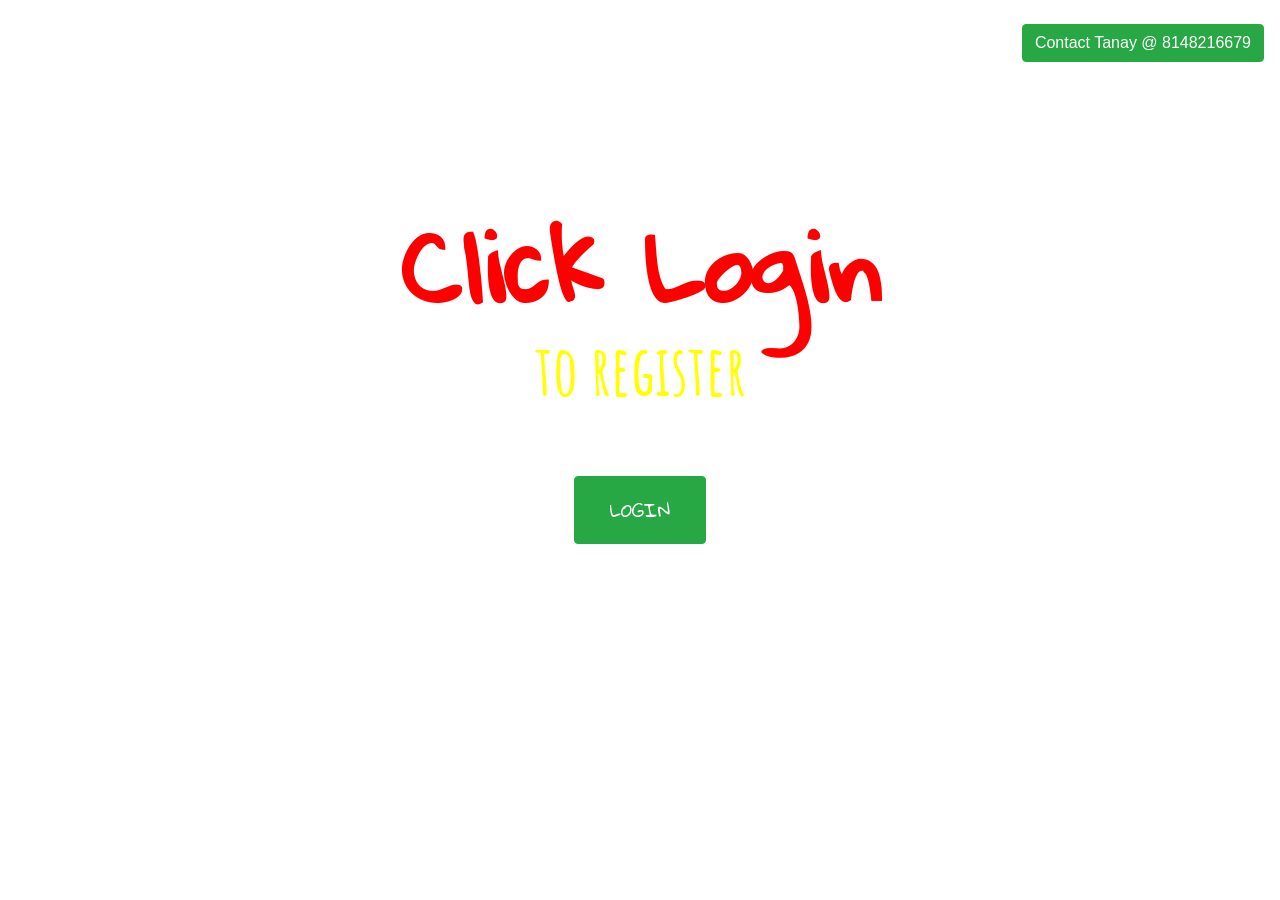
==== index.html @ d466cb6b "first 1" ====
<!DOCTYPE html>
<html>
<head>
<meta name="viewport" content="width=device-width, initial-scale=1, shrink-to-fit=no">
 <link rel="stylesheet"
  href="https://cdn.jsdelivr.net/npm/animate.css@3.5.2/animate.min.css">
<link rel="stylesheet" href="https://maxcdn.bootstrapcdn.com/bootstrap/4.0.0/css/bootstrap.min.css" integrity="sha384-Gn5384xqQ1aoWXA+058RXPxPg6fy4IWvTNh0E263XmFcJlSAwiGgFAW/dAiS6JXm" crossorigin="anonymous">
<link href="https://fonts.googleapis.com/css?family=Amatic+SC|Gloria+Hallelujah|Satisfy" rel="stylesheet">
<style>
body, html {
    height: 100%;
    margin: 0;
}
.bg {
    background-image: url(back.jpeg);

    height: 100%; 
    background-position: center;
    background-repeat: no-repeat;
    background-size: cover;
}

#toggle{
	border: 2px solid green;
}
#text{
	color: white;
	font-size: 1.5em;
	font-weight: bold;
	text-shadow: 0 18px 0 20px rbga(0,0,0,0.8),
				 0 12px 0 15px rbga(0,0,0,0.4),
				 0 0 10px 12px rbga(0,0,0,0.2),
				 0 0 5px 8px rbga(0,0,0,0.1);
}
#text:hover{
	font-size: 1.6em;
	text-decoration: underline;
	color: yellow;
}
h1{
	font-family: 'Gloria Hallelujah', cursive;
	font-weight: bolder;
	margin-top: 120px;
	font-size: 6em;
	color: red;
}
h2{
	font-size: 4.3em;
	font-weight: bold;
	color: yellow;
	font-family: 'Amatic SC', cursive;
}
#know{
	padding: 20px;
	font-size: 1.1em;
	width: 7.5em;
	font-family: 'Gloria Hallelujah', cursive;
}
#brand{
	color: white;
	font-size:2em;
	margin-right: 1.4em;
	font-weight: bolder;
	  }

</style>
</head>
<body>
<div class="bg">
	<div id="nav">
		<nav class="navbar navbar-expand-lg navbar-light ">
			<a class="navbar-brand">
				<span id="brand">TANAY</span>
			</a>
			<button class="navbar-toggler btn bg-info" id="toggle" type="button" data-toggle="collapse" data-target="#navbarSupportedContent" 
			aria-controls="navbarSupportedContent" aria-expanded="false" aria-label="Toggle navigation">
    			<span class="navbar-toggler-icon"></span>
  			</button>
  			<div class="collapse navbar-collapse" id="navbarSupportedContent">
   				 <ul class="navbar-nav mr-auto col-6">
   				 	<li class="nav-item active">
   				 		<a class="nav-link mr-4" href="#home"><span id="text">Home</span></a>
   				 	</li>
   				 	<li class="nav-item active">
   				 		<a class="nav-link mr-4" href="page2.html"><span id="text">Login</span></a>
   				 	</li>
   			</div>	
   			<form class="form-inline">
    <button class="btn btn-success my-2 my-sm-0" type="submit">Contact Tanay @ 8148216679</button>
  </form> 
		</nav>
		<div>
		</div>
	</div>
	<div id="center" class="container">
		<h1 class="col-12 text-lg-center ">Click Login</h1>
		<h2 class="col-12 text-lg-center ">to register</h2>
		<div class="col-lg-12 text-center">
			<a class="nav-link" style="color: white" href="page2.html">
		<button id="know" type="button" class="my-5 animated bounce btn my-2 btn-success">LOGIN</button></a>
		</div>
	</div>
</div>
<script src="https://code.jquery.com/jquery-3.2.1.slim.min.js" integrity="sha384-KJ3o2DKtIkvYIK3UENzmM7KCkRr/rE9/Qpg6aAZGJwFDMVNA/GpGFF93hXpG5KkN" crossorigin="anonymous"></script>
<script src="https://cdnjs.cloudflare.com/ajax/libs/popper.js/1.12.9/umd/popper.min.js" integrity="sha384-ApNbgh9B+Y1QKtv3Rn7W3mgPxhU9K/ScQsAP7hUibX39j7fakFPskvXusvfa0b4Q" crossorigin="anonymous"></script>
<script src="https://maxcdn.bootstrapcdn.com/bootstrap/4.0.0/js/bootstrap.min.js" integrity="sha384-JZR6Spejh4U02d8jOt6vLEHfe/JQGiRRSQQxSfFWpi1MquVdAyjUar5+76PVCmYl" crossorigin="anonymous"></script>
</body>
</html>
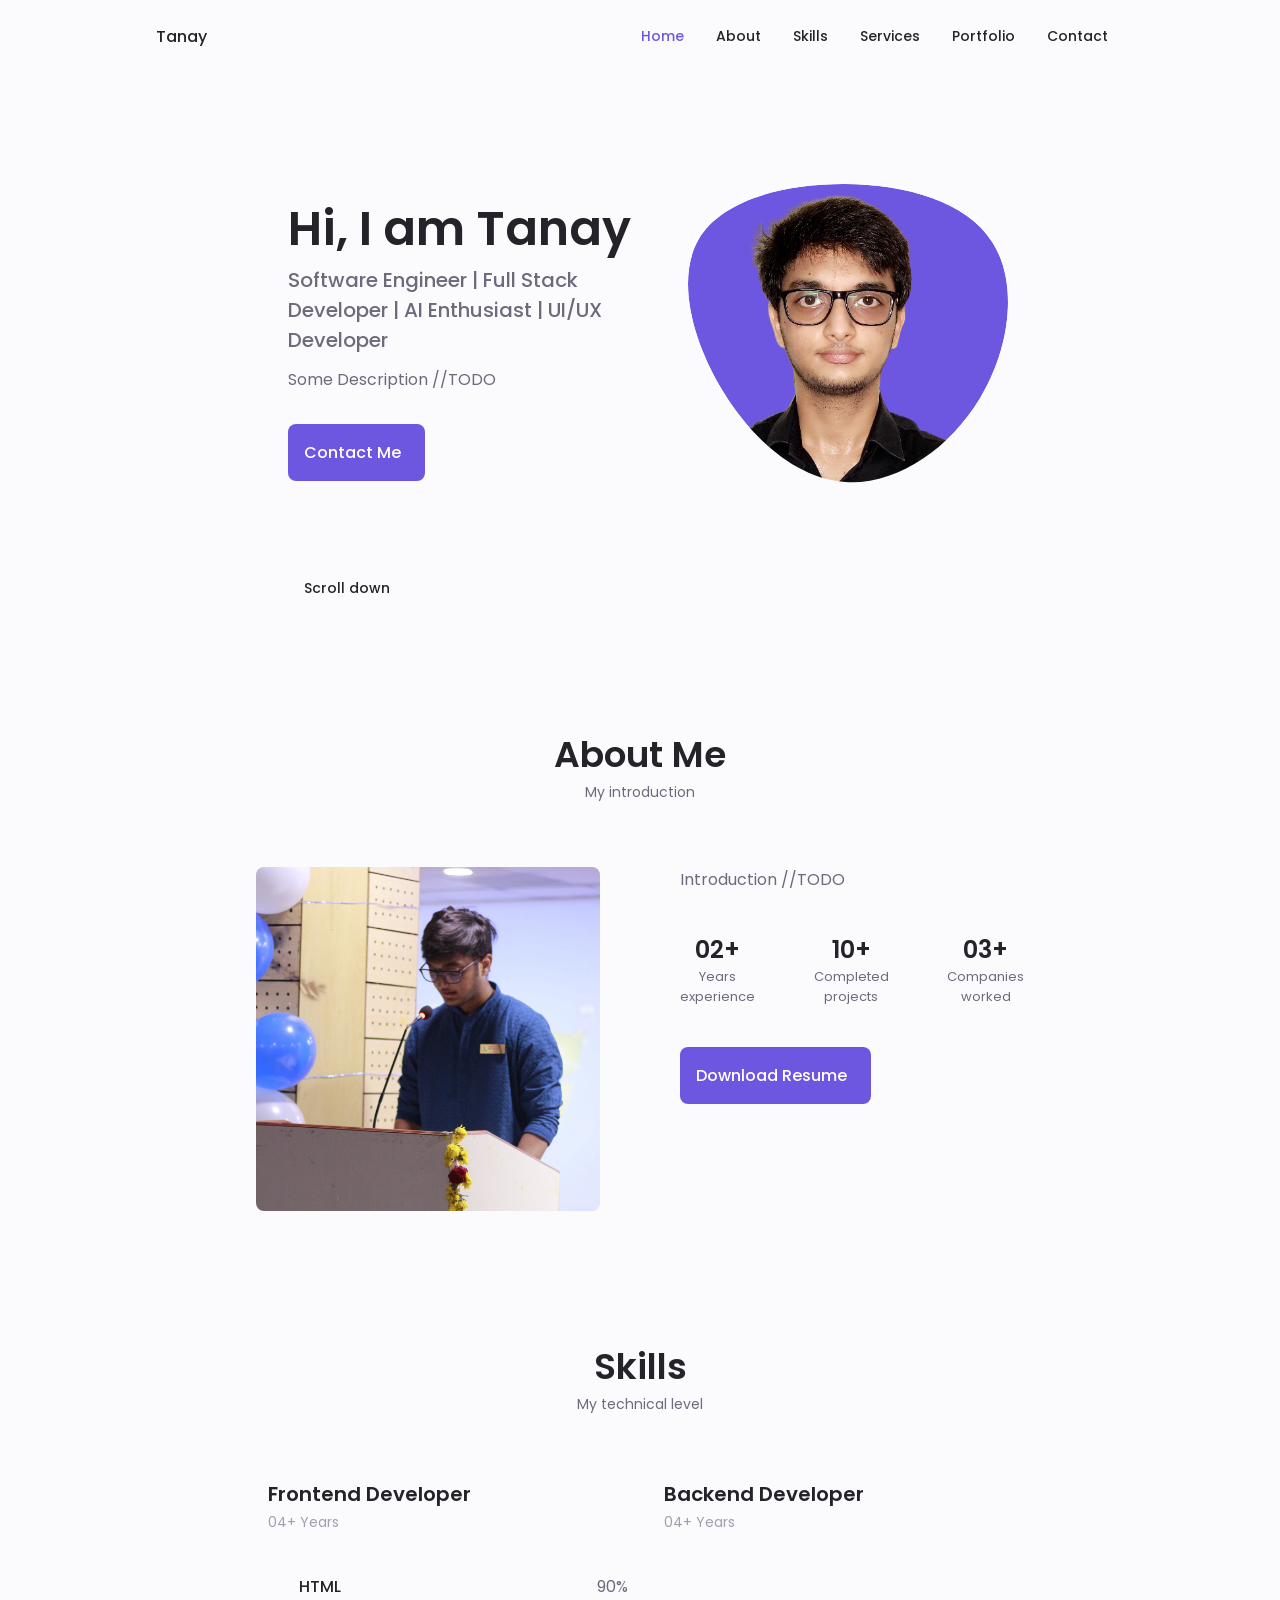
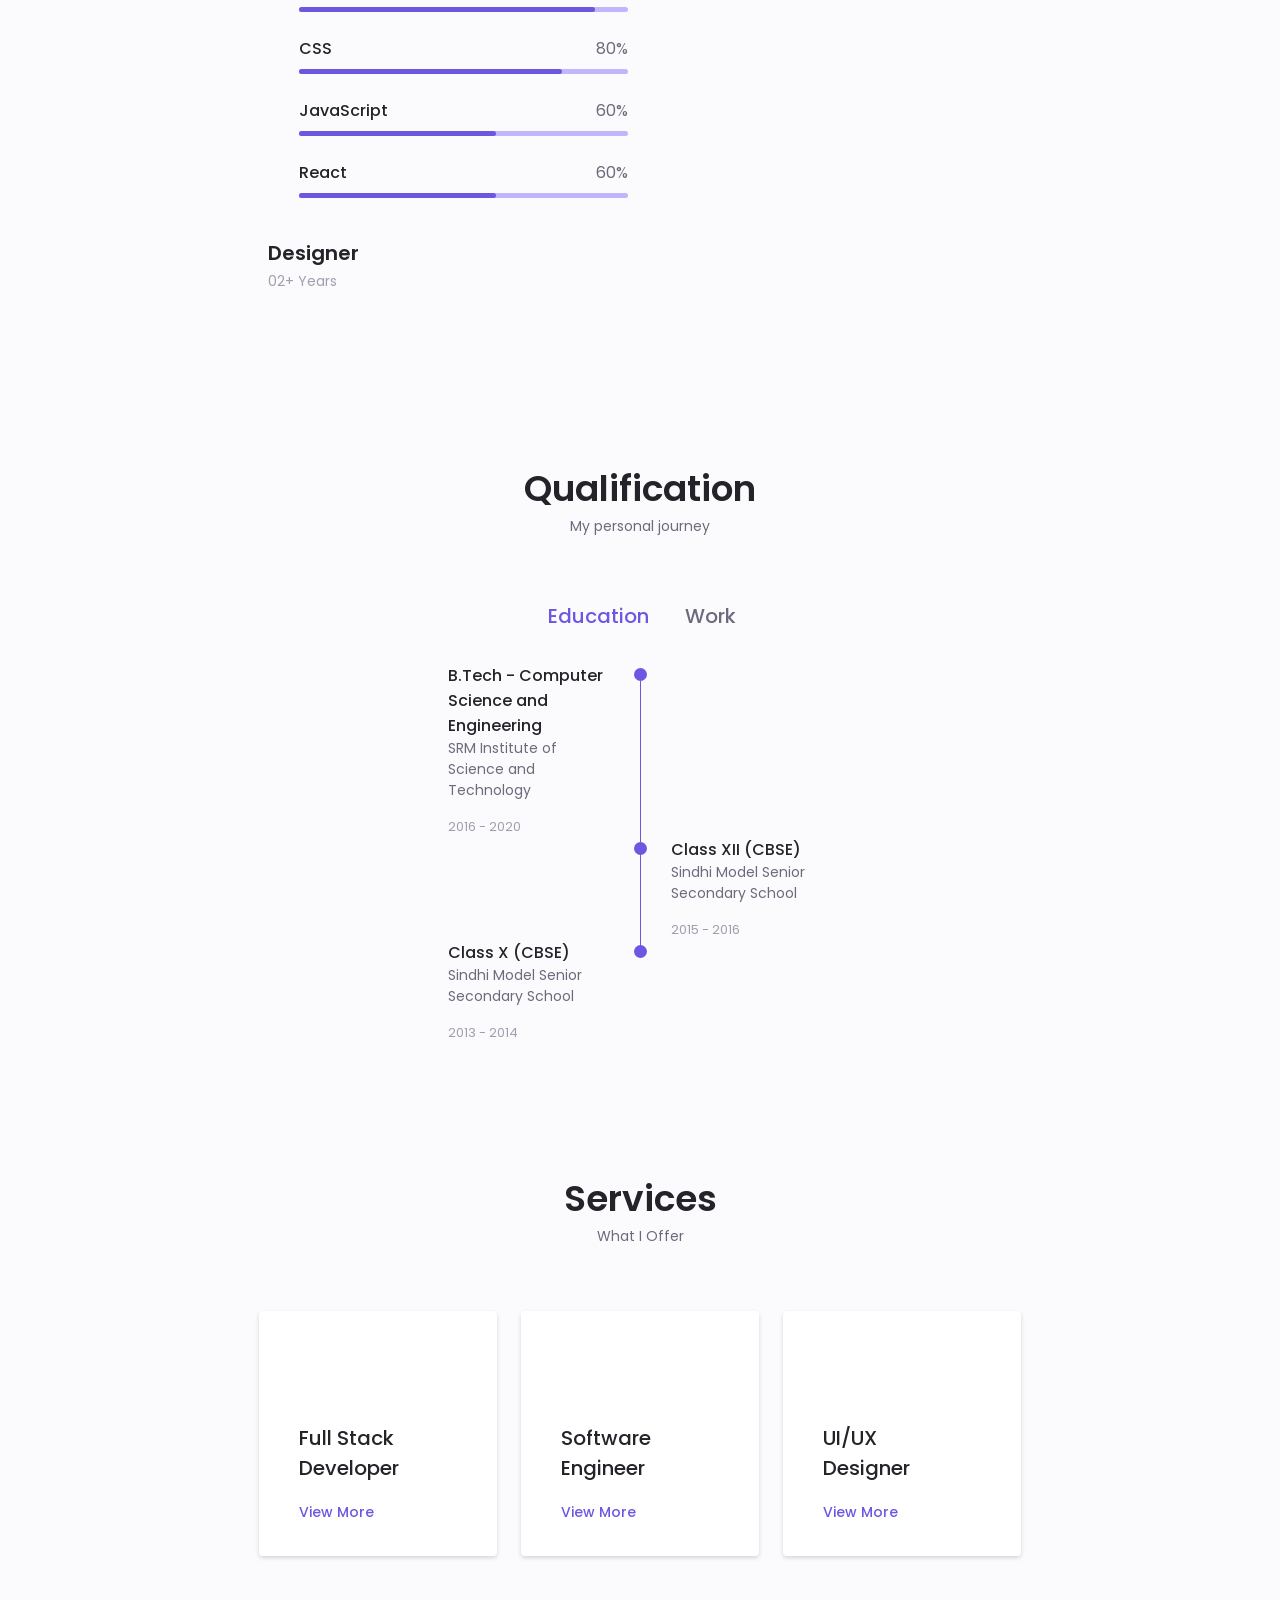
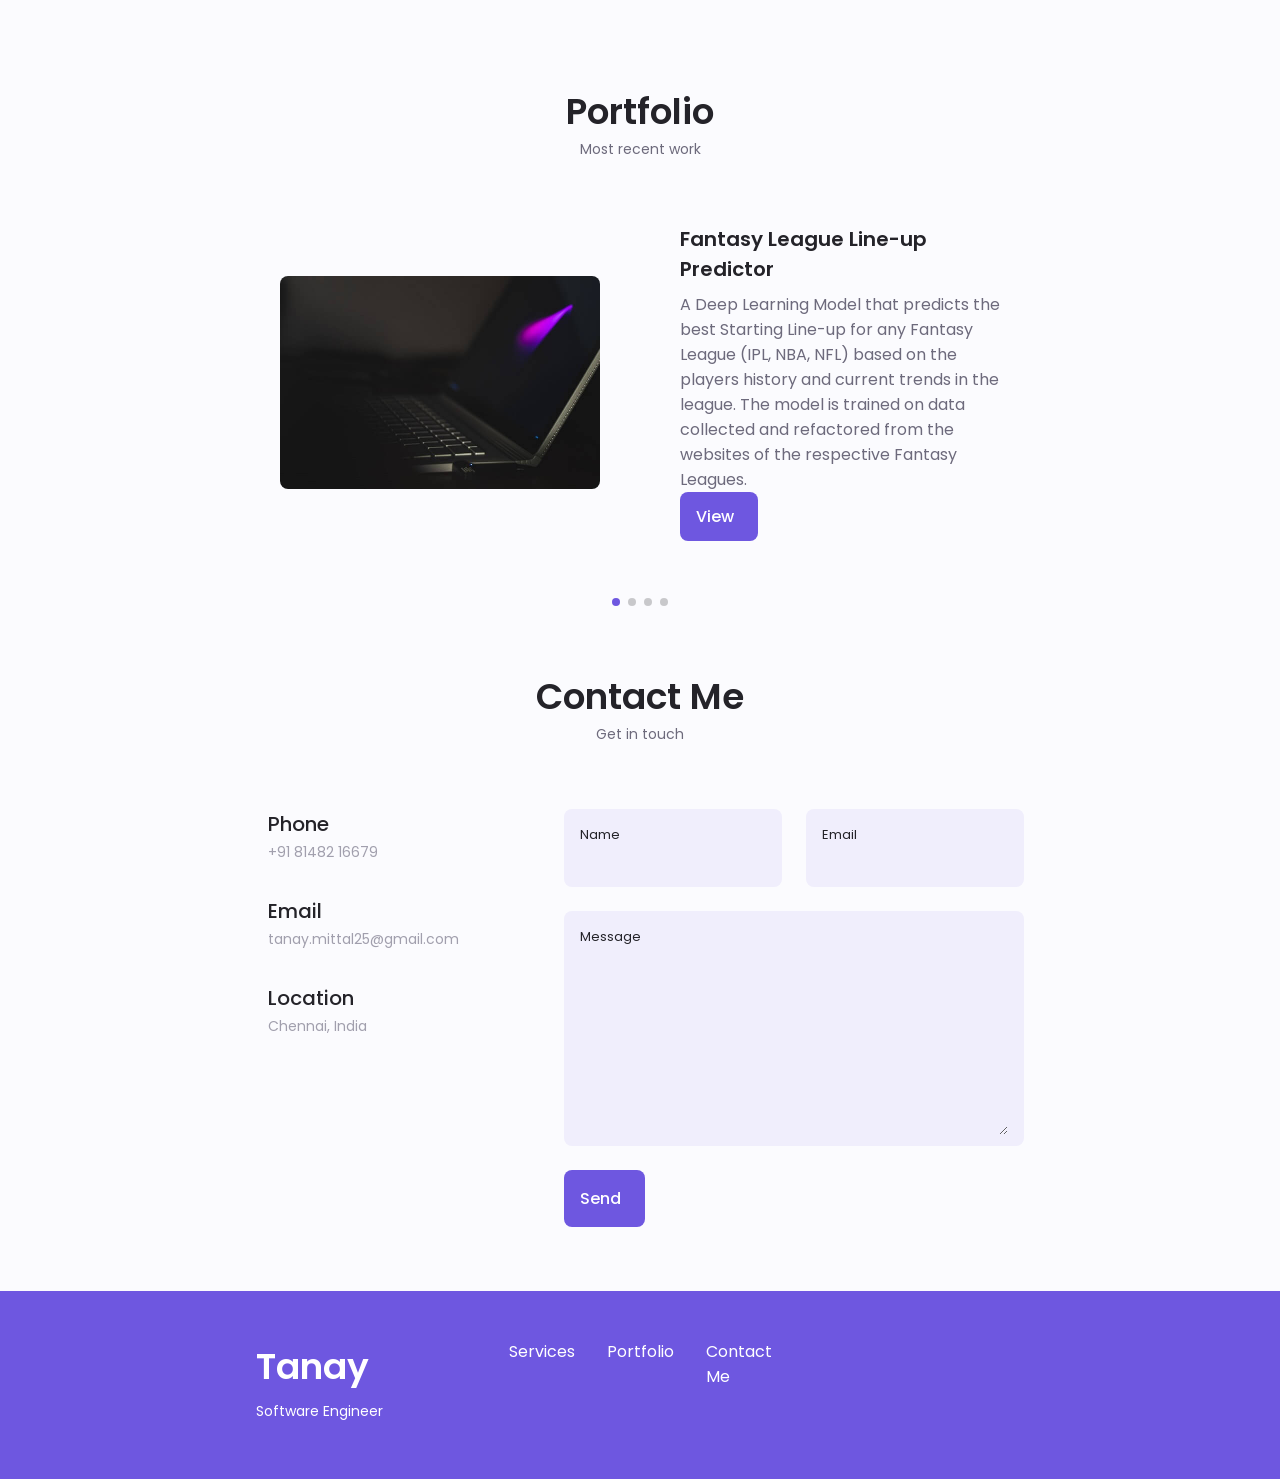
==== commit ad215de7: "Add files via upload" ====
--- a/index.html
+++ b/index.html
@@ -1,108 +1,785 @@
-<!DOCTYPE html>
-<html>
-<head>
-<meta name="viewport" content="width=device-width, initial-scale=1, shrink-to-fit=no">
- <link rel="stylesheet"
-  href="https://cdn.jsdelivr.net/npm/animate.css@3.5.2/animate.min.css">
-<link rel="stylesheet" href="https://maxcdn.bootstrapcdn.com/bootstrap/4.0.0/css/bootstrap.min.css" integrity="sha384-Gn5384xqQ1aoWXA+058RXPxPg6fy4IWvTNh0E263XmFcJlSAwiGgFAW/dAiS6JXm" crossorigin="anonymous">
-<link href="https://fonts.googleapis.com/css?family=Amatic+SC|Gloria+Hallelujah|Satisfy" rel="stylesheet">
-<style>
-body, html {
-    height: 100%;
-    margin: 0;
-}
-.bg {
-    background-image: url(back.jpeg);
-
-    height: 100%; 
-    background-position: center;
-    background-repeat: no-repeat;
-    background-size: cover;
-}
-
-#toggle{
-	border: 2px solid green;
-}
-#text{
-	color: white;
-	font-size: 1.5em;
-	font-weight: bold;
-	text-shadow: 0 18px 0 20px rbga(0,0,0,0.8),
-				 0 12px 0 15px rbga(0,0,0,0.4),
-				 0 0 10px 12px rbga(0,0,0,0.2),
-				 0 0 5px 8px rbga(0,0,0,0.1);
-}
-#text:hover{
-	font-size: 1.6em;
-	text-decoration: underline;
-	color: yellow;
-}
-h1{
-	font-family: 'Gloria Hallelujah', cursive;
-	font-weight: bolder;
-	margin-top: 120px;
-	font-size: 6em;
-	color: red;
-}
-h2{
-	font-size: 4.3em;
-	font-weight: bold;
-	color: yellow;
-	font-family: 'Amatic SC', cursive;
-}
-#know{
-	padding: 20px;
-	font-size: 1.1em;
-	width: 7.5em;
-	font-family: 'Gloria Hallelujah', cursive;
-}
-#brand{
-	color: white;
-	font-size:2em;
-	margin-right: 1.4em;
-	font-weight: bolder;
-	  }
-
-</style>
-</head>
-<body>
-<div class="bg">
-	<div id="nav">
-		<nav class="navbar navbar-expand-lg navbar-light ">
-			<a class="navbar-brand">
-				<span id="brand">TANAY</span>
-			</a>
-			<button class="navbar-toggler btn bg-info" id="toggle" type="button" data-toggle="collapse" data-target="#navbarSupportedContent" 
-			aria-controls="navbarSupportedContent" aria-expanded="false" aria-label="Toggle navigation">
-    			<span class="navbar-toggler-icon"></span>
-  			</button>
-  			<div class="collapse navbar-collapse" id="navbarSupportedContent">
-   				 <ul class="navbar-nav mr-auto col-6">
-   				 	<li class="nav-item active">
-   				 		<a class="nav-link mr-4" href="#home"><span id="text">Home</span></a>
-   				 	</li>
-   				 	<li class="nav-item active">
-   				 		<a class="nav-link mr-4" href="page2.html"><span id="text">Login</span></a>
-   				 	</li>
-   			</div>	
-   			<form class="form-inline">
-    <button class="btn btn-success my-2 my-sm-0" type="submit">Contact Tanay @ 8148216679</button>
-  </form> 
-		</nav>
-		<div>
-		</div>
-	</div>
-	<div id="center" class="container">
-		<h1 class="col-12 text-lg-center ">Click Login</h1>
-		<h2 class="col-12 text-lg-center ">to register</h2>
-		<div class="col-lg-12 text-center">
-			<a class="nav-link" style="color: white" href="page2.html">
-		<button id="know" type="button" class="my-5 animated bounce btn my-2 btn-success">LOGIN</button></a>
-		</div>
-	</div>
-</div>
-<script src="https://code.jquery.com/jquery-3.2.1.slim.min.js" integrity="sha384-KJ3o2DKtIkvYIK3UENzmM7KCkRr/rE9/Qpg6aAZGJwFDMVNA/GpGFF93hXpG5KkN" crossorigin="anonymous"></script>
-<script src="https://cdnjs.cloudflare.com/ajax/libs/popper.js/1.12.9/umd/popper.min.js" integrity="sha384-ApNbgh9B+Y1QKtv3Rn7W3mgPxhU9K/ScQsAP7hUibX39j7fakFPskvXusvfa0b4Q" crossorigin="anonymous"></script>
-<script src="https://maxcdn.bootstrapcdn.com/bootstrap/4.0.0/js/bootstrap.min.js" integrity="sha384-JZR6Spejh4U02d8jOt6vLEHfe/JQGiRRSQQxSfFWpi1MquVdAyjUar5+76PVCmYl" crossorigin="anonymous"></script>
-</body>
-</html>
+<!DOCTYPE html>
+<html lang="en">
+
+<head>
+    <meta charset="UTF-8">
+    <meta name="viewport" content="width=device-width, initial-scale=1.0">
+
+    <!--==================== UNICONS ====================-->
+    <link rel="stylesheet" href="https://unicons.iconscout.com/release/v4.0.0/css/line.css">
+
+    <!--==================== SWIPER CSS ====================-->
+    <link rel="stylesheet" href="assets/css/swiper-bundle.min.css">
+
+    <!--==================== CSS ====================-->
+    <link rel="stylesheet" href="assets/css/styles.css">
+
+    <title>Tanay Agarwal</title>
+</head>
+
+<body>
+    <!--==================== HEADER ====================-->
+    <header class="header" id="header">
+        <nav class="nav container">
+            <a href="#" class="nav__logo">Tanay</a>
+            <div class="nav__menu" id="nav-menu">
+                <ul class="nav__list grid">
+                    <li class="nav__item">
+                        <a href="#home" class="nav__link active-link">
+                            <i class="uil uil-estate nav__icon"></i> Home
+                        </a>
+                    </li>
+                    <li class="nav__item">
+                        <a href="#about" class="nav__link">
+                            <i class="uil uil-user nav__icon"></i> About
+                        </a>
+                    </li>
+                    <li class="nav__item">
+                        <a href="#skills" class="nav__link">
+                            <i class="uil uil-file-alt nav__icon"></i> Skills
+                        </a>
+                    </li>
+                    <li class="nav__item">
+                        <a href="#services" class="nav__link">
+                            <i class="uil uil-briefcase-alt nav__icon"></i> Services
+                        </a>
+                    </li>
+                    <li class="nav__item">
+                        <a href="#portfolio" class="nav__link">
+                            <i class="uil uil-scenery nav__icon"></i> Portfolio
+                        </a>
+                    </li>
+                    <li class="nav__item">
+                        <a href="#contact" class="nav__link">
+                            <i class="uil uil-message nav__icon"></i> Contact
+                        </a>
+                    </li>
+                </ul>
+                <i class="uil uil-times nav__close" id="nav-close"></i>
+            </div>
+            <div class="nav__btns">
+                <i class="uil uil-moon change-theme" id="theme-button"></i>
+                <div class="nav__toggle" id="nav-toggle">
+                    <i class="uil uil-apps"></i>
+                </div>
+            </div>
+        </nav>
+    </header>
+
+    <!--==================== MAIN ====================-->
+    <main class="main">
+        <!--==================== HOME ====================-->
+        <section class="home section" id="home">
+            <div class="home__container container grid">
+                <div class="home__content grid">
+                    <div class="home__social">
+                        <a href="https://www.linkedin.com/in/tanayagarwal2598/" target="_blank"
+                            class="home__social-icon">
+                            <i class="uil uil-linkedin-alt"></i>
+                        </a>
+                        <a href="https://dribbble.com/tanaymittal" target="_blank" class="home__social-icon">
+                            <i class="uil uil-dribbble"></i>
+                        </a>
+                        <a href="https://github.com/tanaymittal25" target="_blank" class="home__social-icon">
+                            <i class="uil uil-github-alt"></i>
+                        </a>
+                    </div>
+
+                    <div class="home__img">
+                        <svg class="home__blob" viewBox="0 0 200 187" xmlns="http://www.w3.org/2000/svg"
+                            xmlns:xlink="http://www.w3.org/1999/xlink">
+                            <mask id="mask0" mask-type="alpha">
+                                <path d="M190.312 36.4879C206.582 62.1187 201.309 102.826 182.328 134.186C163.346 165.547 
+                                    130.807 187.559 100.226 186.353C69.6454 185.297 41.0228 161.023 21.7403 129.362C2.45775 
+                                    97.8511 -7.48481 59.1033 6.67581 34.5279C20.9871 10.1032 59.7028 -0.149132 97.9666 
+                                    0.00163737C136.23 0.303176 174.193 10.857 190.312 36.4879Z" />
+                            </mask>
+                            <g mask="url(#mask0)">
+                                <path d="M190.312 36.4879C206.582 62.1187 201.309 102.826 182.328 134.186C163.346 
+                                    165.547 130.807 187.559 100.226 186.353C69.6454 185.297 41.0228 161.023 21.7403 
+                                    129.362C2.45775 97.8511 -7.48481 59.1033 6.67581 34.5279C20.9871 10.1032 59.7028 
+                                    -0.149132 97.9666 0.00163737C136.23 0.303176 174.193 10.857 190.312 36.4879Z" />
+                                <image class="home__blob-img" x='12' y='-12' href="assets/img/profile.png" />
+                            </g>
+                        </svg>
+                    </div>
+
+                    <div class="home__data">
+                        <h1 class="home__title">
+                            Hi, I am Tanay
+                        </h1>
+                        <h3 class="home__subtitle">Software Engineer | Full Stack Developer | AI Enthusiast | UI/UX
+                            Developer</h3>
+                        <p class="home__description">
+                            Some Description //TODO
+                        </p>
+                        <a href="#contact" class="button button--flex">
+                            Contact Me <i class="uil uil-message button__icon"></i>
+                        </a>
+                    </div>
+                </div>
+
+                <div class="home__scroll">
+                    <a href="#about" class="home__scroll-button button--flex">
+                        <i class="uil uil-mouse-alt home__scroll-mouse"></i>
+                        <span class="home__scroll-name">Scroll down</span>
+                        <i class="uil uil-arrow-down home_scroll-arrow"></i>
+                    </a>
+                </div>
+            </div>
+        </section>
+
+        <!--==================== ABOUT ====================-->
+        <section class="about section" id="about">
+            <h2 class="section__title">About Me</h2>
+            <span class="section__subtitle">My introduction</span>
+            <div class="about__container container grid">
+                <img src="assets/img/about.jpg" alt="" class="about__img">
+                <div class="about__data">
+                    <p class="about__description">Introduction //TODO</p>
+
+                    <div class="about__info">
+                        <div>
+                            <span class="about__info-title">02+</span>
+                            <span class="about__info-name">Years <br> experience</span>
+                        </div>
+
+                        <div>
+                            <span class="about__info-title">10+</span>
+                            <span class="about__info-name">Completed <br> projects</span>
+                        </div>
+
+                        <div>
+                            <span class="about__info-title">03+</span>
+                            <span class="about__info-name">Companies <br> worked</span>
+                        </div>
+                    </div>
+
+                    <div class="about__buttons">
+                        <a download="" href="assets/pdf/Tanay-Resume.pdf" class="button button--flex">
+                            Download Resume<i class="uil uil-download-alt button__icon"></i>
+                        </a>
+                    </div>
+                </div>
+            </div>
+        </section>
+
+        <!--==================== SKILLS ====================-->
+        <section class="skills section" id="skills">
+            <h2 class="section__title">Skills</h2>
+            <span class="section__subtitle">My technical level</span>
+
+            <div class="skills__container container grid">
+                <div class="skills__content skills__open">
+                    <div class="skills__header">
+                        <i class="uil uil-brackets-curly skills__icon"></i>
+                        <div>
+                            <h1 class="skills__title">Frontend Developer</h1>
+                            <span class="skills__subtitle">04+ Years</span>
+                        </div>
+                        <i class="uil uil-angle-down skills__arrow"></i>
+                    </div>
+                    <div class="skills__list grid">
+                        <div class="skills__data">
+                            <div class="skills__titles">
+                                <h3 class="skills__name">HTML</h3>
+                                <span class="skills__number">90%</span>
+                            </div>
+                            <div class="skills__bar">
+                                <span class="skills__percentage skills__html"></span>
+                            </div>
+                        </div>
+                        <div class="skills__data">
+                            <div class="skills__titles">
+                                <h3 class="skills__name">CSS</h3>
+                                <span class="skills__number">80%</span>
+                            </div>
+                            <div class="skills__bar">
+                                <span class="skills__percentage skills__css"></span>
+                            </div>
+                        </div>
+                        <div class="skills__data">
+                            <div class="skills__titles">
+                                <h3 class="skills__name">JavaScript</h3>
+                                <span class="skills__number">60%</span>
+                            </div>
+                            <div class="skills__bar">
+                                <span class="skills__percentage skills__js"></span>
+                            </div>
+                        </div>
+                        <div class="skills__data">
+                            <div class="skills__titles">
+                                <h3 class="skills__name">React</h3>
+                                <span class="skills__number">60%</span>
+                            </div>
+                            <div class="skills__bar">
+                                <span class="skills__percentage skills__react"></span>
+                            </div>
+                        </div>
+                    </div>
+                </div>
+
+                <div class="skills__content skills__close">
+                    <div class="skills__header">
+                        <i class="uil uil-server-network skills__icon"></i>
+                        <div>
+                            <h1 class="skills__title">Backend Developer</h1>
+                            <span class="skills__subtitle">04+ Years</span>
+                        </div>
+                        <i class="uil uil-angle-down skills__arrow"></i>
+                    </div>
+                    <div class="skills__list grid">
+                        <div class="skills__data">
+                            <div class="skills__titles">
+                                <h3 class="skills__name">Node JS</h3>
+                                <span class="skills__number">90%</span>
+                            </div>
+                            <div class="skills__bar">
+                                <span class="skills__percentage skills__node"></span>
+                            </div>
+                        </div>
+                        <div class="skills__data">
+                            <div class="skills__titles">
+                                <h3 class="skills__name">PHP</h3>
+                                <span class="skills__number">70%</span>
+                            </div>
+                            <div class="skills__bar">
+                                <span class="skills__percentage skills__php"></span>
+                            </div>
+                        </div>
+                        <div class="skills__data">
+                            <div class="skills__titles">
+                                <h3 class="skills__name">Firebase</h3>
+                                <span class="skills__number">60%</span>
+                            </div>
+                            <div class="skills__bar">
+                                <span class="skills__percentage skills__firebase"></span>
+                            </div>
+                        </div>
+                        <div class="skills__data">
+                            <div class="skills__titles">
+                                <h3 class="skills__name">Python</h3>
+                                <span class="skills__number">70%</span>
+                            </div>
+                            <div class="skills__bar">
+                                <span class="skills__percentage skills__python"></span>
+                            </div>
+                        </div>
+                    </div>
+                </div>
+
+                <div class="skills__content skills__close">
+                    <div class="skills__header">
+                        <i class="uil uil-swatchbook skills__icon"></i>
+                        <div>
+                            <h1 class="skills__title">Designer</h1>
+                            <span class="skills__subtitle">02+ Years</span>
+                        </div>
+                        <i class="uil uil-angle-down skills__arrow"></i>
+                    </div>
+                    <div class="skills__list grid">
+                        <div class="skills__data">
+                            <div class="skills__titles">
+                                <h3 class="skills__name">Figma</h3>
+                                <span class="skills__number">90%</span>
+                            </div>
+                            <div class="skills__bar">
+                                <span class="skills__percentage skills__figma"></span>
+                            </div>
+                        </div>
+                        <div class="skills__data">
+                            <div class="skills__titles">
+                                <h3 class="skills__name">Illustrator</h3>
+                                <span class="skills__number">70%</span>
+                            </div>
+                            <div class="skills__bar">
+                                <span class="skills__percentage skills__illustrator"></span>
+                            </div>
+                        </div>
+                        <div class="skills__data">
+                            <div class="skills__titles">
+                                <h3 class="skills__name">Adobe XD</h3>
+                                <span class="skills__number">60%</span>
+                            </div>
+                            <div class="skills__bar">
+                                <span class="skills__percentage skills__adobexd"></span>
+                            </div>
+                        </div>
+                    </div>
+                </div>
+
+            </div>
+        </section>
+
+        <!--==================== QUALIFICATION ====================-->
+        <section class="qualification section">
+            <h2 class="section__title">Qualification</h2>
+            <span class="section__subtitle">My personal journey</span>
+
+            <div class="qualification__container container">
+                <div class="qualification__tabs">
+                    <div class="qualification__button button--flex qualification__active" data-target='#education'>
+                        <i class="uil uil-graduation-cap qualification__icon"></i>
+                        Education
+                    </div>
+                    <div class="qualification__button button--flex" data-target='#work'>
+                        <i class="uil uil-briefcase-alt qualification__icon"></i>
+                        Work
+                    </div>
+                </div>
+
+                <div class="qualification__sections">
+                    <div class="qualification__content qualification__active" data-content id="education">
+                        <div class="qualification__data">
+                            <div>
+                                <h3 class="qualification__title">B.Tech - Computer Science and Engineering</h3>
+                                <span class="qualification__subtitle">SRM Institute of Science and Technology</span>
+                                <div class="qualification__calendar">
+                                    <i class="uil uil-calendar-alt"></i>
+                                    2016 - 2020
+                                </div>
+                            </div>
+
+                            <div>
+                                <span class="qualification__rounder"></span>
+                                <span class="qualification__line"></span>
+                            </div>
+                        </div>
+
+                        <div class="qualification__data">
+
+                            <div></div>
+
+                            <div>
+                                <span class="qualification__rounder"></span>
+                                <span class="qualification__line"></span>
+                            </div>
+
+                            <div>
+                                <h3 class="qualification__title">Class XII (CBSE)</h3>
+                                <span class="qualification__subtitle">Sindhi Model Senior Secondary School</span>
+                                <div class="qualification__calendar">
+                                    <i class="uil uil-calendar-alt"></i>
+                                    2015 - 2016
+                                </div>
+                            </div>
+                        </div>
+
+                        <div class="qualification__data">
+                            <div>
+                                <h3 class="qualification__title">Class X (CBSE)</h3>
+                                <span class="qualification__subtitle">Sindhi Model Senior Secondary School</span>
+                                <div class="qualification__calendar">
+                                    <i class="uil uil-calendar-alt"></i>
+                                    2013 - 2014
+                                </div>
+                            </div>
+
+                            <div>
+                                <span class="qualification__rounder"></span>
+                                <!-- <span class="qualification__line"></span> -->
+                            </div>
+                        </div>
+
+
+                    </div>
+
+                    <div class="qualification__content" data-content id="work">
+                        <div class="qualification__data">
+                            <div>
+                                <h3 class="qualification__title">Software Engineer</h3>
+                                <span class="qualification__subtitle">Volante Technologies</span>
+                                <div class="qualification__calendar">
+                                    <i class="uil uil-calendar-alt"></i>
+                                    Jun 2020 - Ongoing
+                                </div>
+                            </div>
+
+                            <div>
+                                <span class="qualification__rounder"></span>
+                                <span class="qualification__line"></span>
+                            </div>
+                        </div>
+
+                        <div class="qualification__data">
+
+                            <div></div>
+
+                            <div>
+                                <span class="qualification__rounder"></span>
+                                <span class="qualification__line"></span>
+                            </div>
+
+                            <div>
+                                <h3 class="qualification__title">Software Engineer Intern</h3>
+                                <span class="qualification__subtitle">Volante Technologies</span>
+                                <div class="qualification__calendar">
+                                    <i class="uil uil-calendar-alt"></i>
+                                    Jan 2020 - Mar 2020
+                                </div>
+                            </div>
+                        </div>
+
+                        <div class="qualification__data">
+                            <div>
+                                <h3 class="qualification__title">Software Engineer Intern</h3>
+                                <span class="qualification__subtitle">Volante Technologies</span>
+                                <div class="qualification__calendar">
+                                    <i class="uil uil-calendar-alt"></i>
+                                    Jun 2019 - Jul 2019
+                                </div>
+                            </div>
+
+                            <div>
+                                <span class="qualification__rounder"></span>
+                                <span class="qualification__line"></span>
+                            </div>
+                        </div>
+
+                        <div class="qualification__data">
+
+                            <div></div>
+
+                            <div>
+                                <span class="qualification__rounder"></span>
+                                <span class="qualification__line"></span>
+                            </div>
+
+                            <div>
+                                <h3 class="qualification__title">iOS Developer Intern</h3>
+                                <span class="qualification__subtitle">Sterling Software</span>
+                                <div class="qualification__calendar">
+                                    <i class="uil uil-calendar-alt"></i>
+                                    Dec 2018
+                                </div>
+                            </div>
+                        </div>
+
+                        <div class="qualification__data">
+                            <div>
+                                <h3 class="qualification__title">Android Developer Intern</h3>
+                                <span class="qualification__subtitle">Uniq Technologies</span>
+                                <div class="qualification__calendar">
+                                    <i class="uil uil-calendar-alt"></i>
+                                    May 2018 - Jun 2018
+                                </div>
+                            </div>
+
+                            <div>
+                                <span class="qualification__rounder"></span>
+                                <!-- <span class="qualification__line"></span> -->
+                            </div>
+                        </div>
+
+
+                    </div>
+                </div>
+            </div>
+        </section>
+
+        <!--==================== SERVICES ====================-->
+        <section class="services section" id="services">
+            <h2 class="section__title">Services</h2>
+            <span class="section__subtitle">What I Offer</span>
+
+            <div class="services__container container grid">
+                <div class="services__content">
+                    <div>
+                        <i class="uil uil-arrow services__icon"></i>
+                        <h3 class="services__title">Full Stack <br> Developer</h3>
+                    </div>
+                    <span class="button button--flex button--small button--link services__button">
+                        View More
+                        <i class="uil uil-arrow-right button__icon"></i>
+                    </span>
+
+                    <div class="services__modal">
+                        <div class="services__modal-content">
+                            <h4 class="services__modal-title">Full Stack <br> Developer</h4>
+                            <i class="uil uil-times services__modal-close"></i>
+
+                            <ul class="services__modal-services grid">
+                                <li class="services__modal-service">
+                                    <i class="uil uil-check-circle services__modal-icon"></i>
+                                    <p>Design & Develop Web Application</p>
+                                </li>
+                                <li class="services__modal-service">
+                                    <i class="uil uil-check-circle services__modal-icon"></i>
+                                    <p>Frontend - React | Angular | Vue</p>
+                                </li>
+                                <li class="services__modal-service">
+                                    <i class="uil uil-check-circle services__modal-icon"></i>
+                                    <p>Backend - Node | Python | PHP | Java</p>
+                                </li>
+                                <li class="services__modal-service">
+                                    <i class="uil uil-check-circle services__modal-icon"></i>
+                                    <p>Flexible with different Databases</p>
+                                </li>
+                            </ul>
+                        </div>
+                    </div>
+                </div>
+
+                <div class="services__content">
+                    <div>
+                        <i class="uil uil-desktop-cloud-alt services__icon"></i>
+                        <h3 class="services__title">Software <br> Engineer</h3>
+                    </div>
+                    <span class="button button--flex button--small button--link services__button">
+                        View More
+                        <i class="uil uil-arrow-right button__icon"></i>
+                    </span>
+
+                    <div class="services__modal">
+                        <div class="services__modal-content">
+                            <h4 class="services__modal-title">Software <br> Engineer</h4>
+                            <i class="uil uil-times services__modal-close"></i>
+                            <ul class="services__modal-services grid">
+                                <li class="services__modal-service">
+                                    <i class="uil uil-check-circle services__modal-icon"></i>
+                                    <p>Design & Develop Applications</p>
+                                </li>
+                                <li class="services__modal-service">
+                                    <i class="uil uil-check-circle services__modal-icon"></i>
+                                    <p>Adaptable to Various Tech Stack</p>
+                                </li>
+                                <li class="services__modal-service">
+                                    <i class="uil uil-check-circle services__modal-icon"></i>
+                                    <p>High end Product Optimization</p>
+                                </li>
+                                <li class="services__modal-service">
+                                    <i class="uil uil-check-circle services__modal-icon"></i>
+                                    <p>Cloud Product Management</p>
+                                </li>
+                            </ul>
+                        </div>
+                    </div>
+                </div>
+
+                <div class="services__content">
+                    <div>
+                        <i class="uil uil-web-grid services__icon"></i>
+                        <h3 class="services__title">UI/UX <br> Designer</h3>
+                    </div>
+                    <span class="button button--flex button--small button--link services__button">
+                        View More
+                        <i class="uil uil-arrow-right button__icon"></i>
+                    </span>
+
+                    <div class="services__modal">
+                        <div class="services__modal-content">
+                            <h4 class="services__modal-title">UI/UX <br> Designer</h4>
+                            <i class="uil uil-times services__modal-close"></i>
+
+                            <ul class="services__modal-services grid">
+                                <li class="services__modal-service">
+                                    <i class="uil uil-check-circle services__modal-icon"></i>
+                                    <p>Design & Develop User Interface</p>
+                                </li>
+                                <li class="services__modal-service">
+                                    <i class="uil uil-check-circle services__modal-icon"></i>
+                                    <p>Develop Web Pages</p>
+                                </li>
+                                <li class="services__modal-service">
+                                    <i class="uil uil-check-circle services__modal-icon"></i>
+                                    <p>Create UX Element Interactions</p>
+                                </li>
+                                <li class="services__modal-service">
+                                    <i class="uil uil-check-circle services__modal-icon"></i>
+                                    <p>Position Company Brand</p>
+                                </li>
+                            </ul>
+                        </div>
+                    </div>
+                </div>
+
+
+            </div>
+
+        </section>
+
+        <!--==================== PORTFOLIO ====================-->
+        <section class="portfolio section" id="portfolio">
+            <h2 class="section__title">Portfolio</h2>
+            <span class="section__subtitle">Most recent work</span>
+            <div class="portfolio__container container swiper-container">
+                <div class="swiper-wrapper">
+                    <div class="portfolio__content grid swiper-slide">
+                        <img src="assets/img/portfolio2.jpg" alt="" class="portfolio__img">
+                        <div class="portfolio__data">
+                            <h3 class="portfolio__title">Fantasy League Line-up Predictor</h3>
+                            <p class="portfolio__description">A Deep Learning Model that predicts the best Starting
+                                Line-up for any Fantasy League (IPL, NBA, NFL) based on the players history and current
+                                trends in the league. The model is trained on data collected and refactored from the
+                                websites of the respective Fantasy Leagues.</p>
+                            <a href="#" class="button button--flex button--small portfolio__button">
+                                View
+                                <i class="uil uil-arrow-right button__icon"></i>
+                            </a>
+                        </div>
+                    </div>
+
+                    <div class="portfolio__content grid swiper-slide">
+                        <img src="assets/img/portfolio1.jpg" alt="" class="portfolio__img">
+                        <div class="portfolio__data">
+                            <h3 class="portfolio__title">Número</h3>
+                            <p class="portfolio__description">A flutter application that allows the user to draw
+                                handwritten numbers, which is sent to a Neural
+                                Network designed using Tensorflow and Keras, that
+                                predicts and returns the result back to the console. The
+                                model is trained on MNIST Dataset</p>
+                            <a href="#" class="button button--flex button--small portfolio__button">
+                                View
+                                <i class="uil uil-arrow-right button__icon"></i>
+                            </a>
+                        </div>
+                    </div>
+
+                    <div class="portfolio__content grid swiper-slide">
+                        <img src="assets/img/portfolio2.jpg" alt="" class="portfolio__img">
+                        <div class="portfolio__data">
+                            <h3 class="portfolio__title">Image Classification</h3>
+                            <p class="portfolio__description">An Image Recognition RESTful API using Tensorflow
+                                and Deep Learning, wrapped in a Docker Image. The
+                                API takes in an image from the URL and predicts the
+                                image with the help of Inception V3 model.
+                            </p>
+                            <a href="#" class="button button--flex button--small portfolio__button">
+                                View
+                                <i class="uil uil-arrow-right button__icon"></i>
+                            </a>
+                        </div>
+                    </div>
+
+                    <div class="portfolio__content grid swiper-slide">
+                        <img src="assets/img/portfolio3.jpg" alt="" class="portfolio__img">
+                        <div class="portfolio__data">
+                            <h3 class="portfolio__title">Shop Clan</h3>
+                            <p class="portfolio__description">An e-Commerce Website using NodeJS, Angular,
+                                MongoDB and AJAX for Freelancers to connect to
+                                their clients and market their existing products with
+                                payment processing carried out using Stripe API.
+                            </p>
+                            <a href="#" class="button button--flex button--small portfolio__button">
+                                View
+                                <i class="uil uil-arrow-right button__icon"></i>
+                            </a>
+                        </div>
+                    </div>
+                </div>
+
+                <div class="swiper-button-next">
+                    <i class="uil uil-angle-right-b swiper-portfolio-icon"></i>
+                </div>
+                <div class="swiper-button-prev">
+                    <i class="uil uil-angle-left-b swiper-portfolio-icon"></i>
+                </div>
+                <div class="swiper-pagination"></div>
+            </div>
+        </section>
+
+        <!--==================== CONTACT ME ====================-->
+        <section class="contact section" id="contact">
+            <h2 class="section__title">Contact Me</h2>
+            <span class="section__subtitle">Get in touch</span>
+            <div class="contact__container container grid">
+                <div>
+                    <div class="contact__information">
+                        <i class="uil uil-phone contact__icon"></i>
+                        <div>
+                            <h3 class="contact__title">Phone</h3>
+                            <span class="contact__subtitle">+91 81482 16679</span>
+                        </div>
+                    </div>
+                    <div class="contact__information">
+                        <i class="uil uil-envelope contact__icon"></i>
+                        <div>
+                            <h3 class="contact__title">Email</h3>
+                            <span class="contact__subtitle">tanay.mittal25@gmail.com</span>
+                        </div>
+                    </div>
+                    <div class="contact__information">
+                        <i class="uil uil-map-marker contact__icon"></i>
+                        <div>
+                            <h3 class="contact__title">Location</h3>
+                            <span class="contact__subtitle">Chennai, India</span>
+                        </div>
+                    </div>
+                </div>
+
+                <form action="" class="contact__form grid">
+                    <div class="contact__inputs grid">
+                        <div class="contact__content">
+                            <label for="" class="contact__label">Name</label>
+                            <input type="text" class="contact__input">
+                        </div>
+                        <div class="contact__content">
+                            <label for="" class="contact__label">Email</label>
+                            <input type="email" class="contact__input">
+                        </div>
+                    </div>
+                    <div class="contact__content">
+                        <label for="" class="contact__label">Message</label>
+                        <textarea name="" id="" cols="0" rows="7" class="contact__input"></textarea>
+                    </div>
+                    <div>
+                        <a href="#" class="button button--flex">
+                            Send
+                            <i class="uil uil-message button__icon"></i>
+                        </a>
+                    </div>
+                </form>
+            </div>
+        </section>
+    </main>
+
+    <!--==================== FOOTER ====================-->
+    <footer class="footer">
+        <div class="footer__bg">
+            <div class="footer__container container grid">
+                <div>
+                    <h1 class="footer__title">Tanay</h1>
+                    <span class="footer__subtitle">Software Engineer</span>
+                </div>
+
+                <ul class="footer__links">
+                    <li>
+                        <a href="#services" class="footer__link">Services</a>
+                    </li>
+                    <li>
+                        <a href="#portfolio" class="footer__link">Portfolio</a>
+                    </li>
+                    <li>
+                        <a href="#contact" class="footer__link">Contact Me</a>
+                    </li>
+                </ul>
+
+                <div class="footer__socials">
+                    <a href="https://www.instagram.com/_tanaymittal_/" target="_blank" class="footer__social">
+                        <i class="uil uil-instagram"></i>
+                    </a>
+                    <a href="https://twitter.com/TanayMittal25" target="_blank" class="footer__social">
+                        <i class="uil uil-twitter-alt"></i>
+                    </a>
+                    <a href="https://www.facebook.com/tanay.mittal.2598/" target="_blank" class="footer__social">
+                        <i class="uil uil-facebook-f"></i>
+                    </a>
+                </div>
+            </div>
+        </div>
+
+    </footer>
+
+    <!--==================== SCROLL TOP ====================-->
+    <a href="#" class="scrollup" id="scroll-up">
+        <i class="uil uil-arrow-up scrollup__icon"></i>
+    </a>
+
+    <!--==================== SWIPER JS ====================-->
+    <script src="assets/js/swiper-bundle.min.js"></script>
+
+    <!--==================== MAIN JS ====================-->
+    <script src="assets/js/main.js"></script>
+</body>
+
+</html>
--- a/assets/css/styles.css
+++ b/assets/css/styles.css
@@ -0,0 +1,1164 @@
+/*==================== GOOGLE FONTS ====================*/
+@import url('https://fonts.googleapis.com/css2?family=Poppins:wght@400;500;600&display=swap');
+
+/*==================== VARIABLES CSS ====================*/
+:root {
+    --header-height: 3rem;
+
+    /*========== Colors ==========*/
+    /* Change favorite color */
+    --hue-color: 250; /*Purple 250 - Green 142 - Blue 230 - Pink 340*/
+
+    /* HSL color mode */
+    --first-color: hsl(var(--hue-color), 69%, 61%);
+    --first-color-second: hsl(var(--hue-color), 69%, 61%);
+    --first-color-alt: hsl(var(--hue-color), 57%, 53%);
+    --first-color-lighter: hsl(var(--hue-color), 92%, 85%);
+    --title-color: hsl(var(--hue-color), 8%, 15%);
+    --text-color: hsl(var(--hue-color), 8%, 45%);
+    --text-color-light: hsl(var(--hue-color), 8%, 65%);
+    --input-color: hsl(var(--hue-color), 70%, 96%);
+    --body-color: hsl(var(--hue-color), 60%, 99%);
+    --container-color: #FFF;
+    --scroll-bar-color: hsl(var(--hue-color), 12%, 90%);
+    --scroll-thumb-color: hsl(var(--hue-color), 12%, 80%);
+
+    /*========== Font and typography ==========*/
+    --body-font: 'Poppins', sans-serif;;
+
+    /* .5rem = 8px, 1rem = 16px, 1.5rem = 24px ... */
+    --big-font-size: 2rem;
+    --h1-font-size: 1.5rem;
+    --h2-font-size: 1.25rem;
+    --h3-font-size: 1.125rem;
+    --normal-font-size: .938rem;
+    --small-font-size: .813rem;
+    --smaller-font-size: .75rem;
+
+    /*========== Font weight ==========*/
+    --font-medium: 500;
+    --font-semi-bold: 600;
+
+    /*========== Margenes Bottom ==========*/
+    /* .25rem = 4px, .5rem = 8px, .75rem = 12px ... */
+    --mb-0-25: .25rem;
+    --mb-0-5: .5rem;
+    --mb-0-75: .75rem;
+    --mb-1: 1rem;
+    --mb-1-5: 1.5rem;
+    --mb-2: 2rem;
+    --mb-2-5: 2.5rem;
+    --mb-3: 3rem;
+
+    /*========== z index ==========*/
+    --z-tooltip: 10;
+    --z-fixed: 100;
+    --z-modal: 1000;
+}
+
+/* Font size for large devices */
+@media screen and (min-width: 968px) {
+    :root {
+        --big-font-size: 3rem;
+        --h1-font-size: 2.25rem;
+        --h2-font-size: 1.5rem;
+        --h3-font-size: 1.25rem;
+        --normal-font-size: 1rem;
+        --small-font-size: .875rem;
+        --smaller-font-size: .813rem;
+    }
+}
+
+/*========== Variables Dark theme ==========*/
+body.dark-theme{
+    --first-color-second: hsl(var(--hue-color), 30%, 8%);
+    --title-color: hsl(var(--hue-color), 8%, 95%);
+    --text-color: hsl(var(--hue-color), 8%, 75%);
+    --input-color: hsl(var(--hue-color), 29%, 16%);
+    --body-color: hsl(var(--hue-color), 28%, 12%);
+    --container-color: hsl(var(--hue-color), 29%, 16%);
+    --scroll-bar-color: hsl(var(--hue-color), 12%, 48%);
+    --scroll-thumb-color: hsl(var(--hue-color), 12%, 36%);
+}
+
+/*========== Button Dark/Light ==========*/
+.nav__btns{
+    display: flex;
+    align-items: center;
+}
+
+.change-theme{
+    font-size: 1.25rem;
+    color: var(--title-color);
+    margin-right: var(--mb-1);
+    cursor: pointer;
+}
+
+.change-theme:hover{
+    color: var(--first-color);
+}
+
+/*==================== BASE ====================*/
+*{
+    box-sizing: border-box;
+    padding: 0;
+    margin: 0;
+}
+
+html{
+    scroll-behavior: smooth;
+}
+
+body{
+    margin: 0 0 var(--header-height) 0;
+    font-family: var(--body-font);
+    font-size: var(--normal-font-size);
+    background-color: var(--body-color);
+    color: var(--text-color);
+}
+
+h1,h2,h3,h4{
+    color: var(--title-color);
+    font-weight: var(--font-semi-bold);
+}
+
+ul{
+    list-style: none;
+}
+
+a{
+    text-decoration: none;
+}
+
+img{
+    max-width: 100%;
+    height: auto;
+}
+
+/*==================== REUSABLE CSS CLASSES ====================*/
+.section{
+    padding: 2rem 0 4rem;
+}
+
+.section__title{
+    font-size: var(--h1-font-size);
+}
+
+.section__subtitle{
+    display: block;
+    font-size: var(--small-font-size);
+    margin-bottom: var(--mb-3);
+}
+
+.section__title,
+.section__subtitle{
+    text-align: center;
+}
+
+
+
+/*==================== LAYOUT ====================*/
+.container{
+    max-width: 768px;
+    margin-left: var(--mb-1-5);
+    margin-right: var(--mb-1-5);
+}
+
+.grid{
+    display: grid;
+    gap: 1.5rem;
+}
+
+.header{
+    width: 100%;
+    position: fixed;
+    bottom: 0;
+    left: 0;
+    z-index: var(--z-fixed);
+    background-color: var(--body-color);
+}
+
+/*==================== NAV ====================*/
+.nav{
+    max-width: 968px;
+    height: var(--header-height);
+    display: flex;
+    justify-content: space-between;
+    align-items: center;
+}
+
+.nav__logo,
+.nav__toggle{
+    color: var(--title-color);
+    font-weight: var(--font-medium);
+}
+
+.nav__logo:hover{
+    color: var(--first-color);
+}
+
+.nav__toggle{
+    font-size: 1.1rem;
+    cursor: pointer;
+}
+
+.nav__toggle:hover{
+    color: var(--first-color);
+}
+
+@media screen and (max-width: 767px){
+    .nav__menu{
+        position: fixed;
+        bottom: -100%;
+        left: 0;
+        width: 100%;
+        background-color: var(--body-color);
+        padding: 2rem 1.5rem 4rem;
+        box-shadow: 0 -1px 4px rgba(0, 0, 0, .15);
+        border-radius: 1.5rem 1.5rem 0 0;
+        transition: .3s;
+    }
+}
+
+.nav__list{
+    grid-template-columns: repeat(3, 1fr);
+    gap: 2rem;
+}
+
+.nav__link{
+    display: flex;
+    flex-direction: column;
+    align-items: center;
+    font-size: var(--small-font-size);
+    color: var(--title-color);
+    font-weight: var(--font-medium);
+}
+
+.nav__link:hover{
+    color: var(--first-color);
+}
+
+.nav__icon{
+    font-size: 1.2rem;
+}
+
+.nav__close{
+    position: absolute;
+    right: 1.3rem;
+    bottom: .5rem;
+    font-size: 1.5rem;
+    cursor: pointer;
+    color: var(--first-color);
+}
+
+.nav__close:hover{
+    color: var(--first-color-alt);
+}
+
+/* show menu */
+.show-menu{
+    bottom: 0;
+}
+
+
+/* Active link */
+.active-link{
+    color: var(--first-color);
+}
+
+/* Change background header */
+.scroll-header{
+    box-shadow: 0 -1px 4px rgba(0, 0, 0, .15);
+}
+
+/*==================== HOME ====================*/
+.home__container{
+    gap: 1rem;
+}
+
+.home__content{
+    grid-template-columns: .5fr 3fr;
+    padding-top: 3.5rem;
+    align-items: center;
+}
+
+.home__social{
+    display: grid;
+    grid-template-columns: max-content;
+    row-gap: 1rem;
+}
+
+.home__social-icon{
+    font-size: 1.25rem;
+    color: var(--first-color);
+}
+
+.home__social-icon:hover{
+    color: var(--first-color-alt);
+}
+
+.home__blob{
+    width: 200px;
+    fill: var(--first-color);
+}
+
+.home__blob-img{
+    width: 170px;
+}
+
+.home__data{
+    grid-column: 1/3;
+}
+
+.home__title{
+    font-size: var(--big-font-size);
+}
+
+.home__subtitle{
+    font-size: var(--h3-font-size);
+    color: var(--text-color);
+    font-weight: var(--font-medium);
+    margin-bottom: var(--mb-0-75);
+}
+
+.home__description{
+    margin-bottom: var(--mb-2);
+}
+
+.home__scroll{
+    display: none;
+}
+
+.home__scroll-button{
+    color: var(--first-color);
+    transition: .3s;
+}
+
+.home__scroll-button:hover{
+    transform: translateY(.25rem);
+}
+
+.home__scroll-mouse{
+    font-size: 2rem;
+}
+
+.home__scroll-name{
+    font-size: var(--small-font-size);
+    color: var(--title-color);
+    font-weight: var(--font-medium);
+    margin-right: var(--mb-0-25);
+}
+
+.home__scroll-arrow{
+    font-size: 1.25rem;
+}
+
+/*==================== BUTTONS ====================*/
+.button{
+    display: inline-block;
+    background-color: var(--first-color);
+    color: #FFF;
+    padding: 1rem;
+    border-radius: .5rem;
+    font-weight: var(--font-medium);
+}
+
+.button:hover{
+    background-color: var(--first-color-alt);
+}
+
+.button__icon{
+    font-size: 1.25rem;
+    margin-left: var(--mb-0-5);
+    transition: .3s;
+}
+
+.button--flex{
+    display: inline-flex;
+    align-items: center;
+}
+
+.button--small{
+    padding: .75rem 1rem;
+}
+
+.button--link{
+    padding: 0;
+    background-color: transparent;
+    color: var(--first-color);
+}
+
+.button--link:hover{
+    background-color: transparent;
+    color: var(--first-color-alt);
+}
+
+/*==================== ABOUT ====================*/
+.about__img{
+    width: 200px;
+    border-radius: .5rem;
+    justify-self: center;
+    align-self: center;
+}
+
+.about__description{
+    text-align: center;
+    margin-bottom: var(--mb-2-5);
+}
+
+.about__info{
+    display: flex;
+    justify-content: space-evenly;
+    margin-bottom: var(--mb-2-5);
+}
+
+.about__info-title{
+    font-size: var(--h2-font-size);
+    font-weight: var(--font-semi-bold);
+    color: var(--title-color);
+}
+
+.about__info-name{
+    font-size: var(--smaller-font-size);
+}
+
+.about__info-title,
+.about__info-name{
+    display: block;
+    text-align: center;
+}
+
+.about__buttons{
+    display: flex;
+    justify-content: center;
+}
+
+/*==================== SKILLS ====================*/
+.skills__container{
+    row-gap: 0;
+}
+
+.skills__header{
+    display: flex;
+    align-items: center;
+    margin-bottom: var(--mb-2-5);
+    cursor: pointer;
+}
+
+.skills__icon,
+.skills__arrow{
+    font-size: 2rem;
+    color: var(--first-color);
+}
+
+.skills__icon{
+    margin-right: var(--mb-0-75);
+}
+
+.skills__title{
+    font-size: var(--h3-font-size);
+}
+
+.skills__subtitle{
+    font-size: var(--small-font-size);
+    color: var(--text-color-light);
+}
+
+.skills__arrow{
+    margin-left: auto;
+    transition: .4s;
+}
+
+.skills__list{
+    row-gap: 1.5rem;
+    padding-left: 2.7rem;
+}
+
+.skills__titles{
+    display: flex;
+    justify-content: space-between;
+    margin-bottom: var(--mb-0-5);
+}
+
+.skills__name{
+    font-size: var(--normal-font-size);
+    font-weight: var(--font-medium);
+}
+
+.skills__bar,
+.skills__percentage{
+    height: 5px;
+    border-radius: .25rem;
+}
+
+.skills__bar{
+    background-color: var(--first-color-lighter);
+}
+
+.skills__percentage{
+    display: block;
+    background-color: var(--first-color);
+}
+
+.skills__html{
+    width: 90%;
+}
+.skills__css{
+    width: 80%;
+}
+.skills__js{
+    width: 60%;
+}
+.skills__react{
+    width: 60%;
+}
+
+.skills__node{
+    width: 90%;
+}
+.skills__php{
+    width: 70%;
+}
+.skills__firebase{
+    width: 60%;
+}
+.skills__python{
+    width: 70%;
+}
+
+.skills__figma{
+    width: 90%;
+}
+.skills__illustrator{
+    width: 70%;
+}
+.skills__adobexd{
+    width: 60%;
+}
+
+.skills__close .skills__list{
+    height: 0;
+    overflow: hidden;
+}
+
+.skills__open .skills__list{
+    height: max-content;
+    margin-bottom: var(--mb-2-5);
+}
+
+.skills__open .skills__arrow{
+    transform: rotate(-180deg);
+}
+
+/*==================== QUALIFICATION ====================*/
+.qualification__tabs{
+    display: flex;
+    justify-content: space-evenly;
+    margin-bottom: var(--mb-2);
+}
+
+.qualification__button{
+    font-size: var(--h3-font-size);
+    font-weight: var(--font-medium);
+    cursor: pointer;
+}
+
+.qualification__button:hover{
+    color: var(--first-color);
+}
+
+.qualification__icon{
+    font-size: 1.8rem;
+    margin-right: var(--mb-0-25);
+}
+
+.qualification__data{
+    display: grid;
+    grid-template-columns: 1fr max-content 1fr;
+    column-gap: 1.5rem;
+}
+
+.qualification__title{
+    font-size: var(--normal-font-size);
+    font-weight: var(--font-medium);
+}
+
+.qualification__subtitle{
+    display: inline-block;
+    font-size: var(--small-font-size);
+    margin-bottom: var(--mb-1);
+}
+
+.qualification__calendar{
+    font-size: var(--smaller-font-size);
+    color: var(--text-color-light);
+}
+
+.qualification__rounder{
+    display: inline-block;
+    width: 13px;
+    height: 13px;
+    background-color: var(--first-color);
+    border-radius: 50%;
+}
+
+.qualification__line{
+    display: block;
+    width: 1px;
+    height: 100%;
+    background-color: var(--first-color);
+    transform: translate(6px, -7px);
+}
+
+.qualification [data-content]{
+    display: none;
+}
+
+.qualification__active[data-content]{
+    display: block;
+}
+
+.qualification__button.qualification__active{
+    color: var(--first-color);
+}
+
+/*==================== SERVICES ====================*/
+.services__container{
+    gap: 1.5rem;
+    grid-template-columns: repeat(2, 1fr);
+}
+
+.services__content{
+    position: relative;
+    background-color: var(--container-color);
+    padding: 3.5rem .5rem 1.25rem 1.5rem;
+    border-radius: .25rem;
+    box-shadow: 0 2px 4px rgba(0, 0, 0, .15);
+    transition: .3s;
+}
+
+.services__content:hover{
+    box-shadow: 0 8px 16px rgba(0, 0, 0, .15);
+}
+
+.services__icon{
+    display: block;
+    font-size: 1.5rem;
+    color: var(--first-color);
+    margin-bottom: var(--mb-1);
+}
+
+.services__title{
+    font-size: var(--h3-font-size);
+    margin-bottom: var(--mb-1);
+    font-weight: var(--font-medium);
+}
+
+.services__button{
+    cursor: pointer;
+    font-size: var(--small-font-size);
+}
+
+.services__button:hover .button__icon{
+    transform: translateX(.25rem);
+}
+
+.services__modal{
+    position: fixed;
+    top: 0;
+    left: 0;
+    right: 0;
+    bottom: 0;
+    background-color: rgba(0, 0, 0, .5);
+    display: flex;
+    align-items: center;
+    justify-content: center;
+    padding: 0 1rem;
+    z-index: var(--z-modal);
+    opacity: 0%; 
+    visibility: hidden;
+    transition: .3s;
+}
+
+.services__modal-content{
+    position: relative;
+    background-color: var(--container-color);
+    padding: 1.5rem;
+    border-radius: .5rem;
+}
+
+.services__modal-services{
+    row-gap: 1rem;
+}
+
+.services__modal-service{
+    display: flex;
+}
+
+.services__modal-title{
+    font-size: var(--h3-font-size);
+    font-weight: var(--font-medium);
+    margin-bottom: var(--mb-1-5);
+}
+
+.services__modal-close{
+    position: absolute;
+    top: 1rem;
+    right: 1rem;
+    font-size: 1.5rem;
+    color: var(--first-color);
+    cursor: pointer;
+}
+
+.services__modal-icon{
+    color: var(--first-color);
+    margin-right: var(--mb-0-25);
+}
+
+/* Active Modal */
+.active-modal{
+    opacity: 1;
+    visibility: visible;
+}
+
+/*==================== PORTFOLIO ====================*/
+.portfolio__container{
+    overflow: initial;
+}
+
+.portfolio__content{
+    padding: 0 1.5rem;
+}
+
+.portfolio__img{
+    width: 265px;
+    border-radius: .5rem;
+    justify-self: center;
+}
+
+.portfolio__title{
+    font-size: var(--h3-font-size);
+    margin-bottom: var(--mb-0-5);
+}
+
+.portfolio__subtitle{
+    margin-bottom: var(--mb-0-75);
+}
+
+.portfolio__button:hover .button__icon{
+    transform: translateX(.25rem);
+}
+
+.swiper-button-prev::after,
+.swiper-button-next::after{
+    content: '';
+}
+
+.swiper-portfolio-icon{
+    font-size: 2rem;
+    color: var(--first-color);
+}
+
+.swiper-button-prev{
+    left: -.5rem;
+}
+
+.swiper-button-next{
+    right: -.5rem;
+}
+
+.swiper-container-horizontal > .swiper-pagination-bullets{
+    bottom: -2.5rem;
+}
+
+.swiper-pagination-bullet-active{
+    background-color: var(--first-color);
+}
+
+.swiper-button-prev,
+.swiper-button-next,
+.swiper-pagination-bullet{
+    outline: none;
+}
+
+/*==================== CONTACT ME ====================*/
+.contact__container{
+    row-gap: 3rem;
+}
+
+.contact__information{
+    display: flex;
+    margin-bottom: var(--mb-2);
+}
+
+.contact__icon{
+    font-size: 2rem;
+    color: var(--first-color);
+    margin-right: var(--mb-0-75);
+}
+
+.contact__title{
+    font-size: var(--h3-font-size);
+    font-weight: var(--font-medium);
+}
+
+.contact__subtitle{
+    font-size: var(--small-font-size);
+    color: var(--text-color-light);
+}
+
+.contact__content{
+    background-color: var(--input-color);
+    border-radius: .5rem;
+    padding: .75rem 1rem .25rem;
+}
+
+.contact__label{
+    font-size: var(--smaller-font-size);
+    color: var(--title-color);
+}
+
+.contact__input{
+    width: 100%;
+    background-color: var(--input-color);
+    color: var(--text-color);
+    font-family: var(--body-font);
+    font-size: var(--normal-font-size);
+    border: none;
+    outline: none;
+    padding: .25rem .5rem .5rem 0;
+}
+
+/*==================== FOOTER ====================*/
+.footer{
+    padding-top: 2rem;
+}
+
+.footer__container{
+    row-gap: 3.5rem;
+}
+
+.footer__bg{
+    background-color: var(--first-color-second);
+    padding: 2rem 0 3rem;
+}
+
+.footer__title{
+    font-size: var(--h1-font-size);
+    margin-bottom: var(--mb-0-25);
+}
+
+.footer__subtitle{
+    font-size: var(--small-font-size);
+}
+
+.footer__links{
+    display: flex;
+    flex-direction: column;
+    row-gap: 1.5rem;
+}
+
+.footer__link:hover{
+    color: var(--first-color-lighter);
+}
+
+.footer__social{
+    font-size: 1.25rem;
+    margin-right: var(--mb-1-5);
+}
+
+.footer__social:hover{
+    color: var(--first-color-lighter);
+}
+
+.footer__title,
+.footer__subtitle,
+.footer__link,
+.footer__social{
+    color: #FFF;
+}
+
+/*========== SCROLL UP ==========*/
+.scrollup{
+    position: fixed;
+    right: 1rem;
+    bottom: -20%;
+    background-color: var(--first-color);
+    opacity: .8;
+    padding: 0 .3rem;
+    border-radius: .4rem;
+    z-index: var(--z-tooltip);
+    transition: .4s;
+}
+
+.scrollup:hover{
+    background-color: var(--first-color-alt);
+}
+
+.scrollup__icon{
+    font-size: 1.5rem;
+    color: #FFF;
+}
+
+/* Show scroll */
+.show-scroll{
+    bottom: 5rem;
+}
+
+/*========== SCROLL BAR ==========*/
+::-webkit-scrollbar{
+    width: .60rem;
+    background-color: var(--scroll-bar-color);
+    border-radius: .5rem;
+}
+
+::-webkit-scrollbar-thumb{
+    background-color: var(--scroll-thumb-color);
+    border-radius: .5rem;
+}
+
+::-webkit-scrollbar-thumb:hover{
+    background-color: var(--text-color-light);
+}
+
+/*==================== MEDIA QUERIES ====================*/
+/* For small devices */
+@media screen and (max-width: 350px){
+    .container{
+        margin-left: var(--mb-1);
+        margin-right: var(--mb-1);
+    }
+
+    .nav__menu{
+        padding: 2rem .25rem 4rem;
+    }
+    .nav__list{
+        column-gap: 0;
+    }
+
+    .home__content{
+        grid-template-columns: .25fr 3fr;
+    }
+    .home__blob{
+        width: 180px;
+    }
+
+    .skills__title{
+        font-size: var(--normal-font-size);
+    }
+
+    .qualification__data{
+        gap: .5rem;
+    }
+
+    .services__container{
+        grid-template-columns: max-content;
+        justify-content: center;
+    }
+    .services__content{
+        padding-right: 3.5rem;
+    }
+    .services__modal{
+        padding: 0 .5rem;
+    }
+
+}
+
+/* For medium devices */
+@media screen and (min-width: 568px){
+    .home__content{
+        grid-template-columns: max-content 1fr 1fr;
+    }
+    .home__data{
+        grid-column: initial;
+    }
+    .home__img{
+        order: 1;
+        justify-self: center;
+    }
+
+    .about__container,
+    .skills__container,
+    .portfolio__content,
+    .contact__container,
+    .footer__container{
+        grid-template-columns: repeat(2, 1fr);
+    }
+
+    .qualification__sections{
+        display: grid;
+        grid-template-columns: .6fr;
+        justify-content: center;
+    }
+}
+
+@media screen and (min-width: 768px){
+    .container{
+        margin-left: auto;
+        margin-right: auto;
+    }
+
+    body{
+        margin: 0;
+    }
+
+    .section{
+        padding: 6rem 0 2rem;
+    }
+    .section__subtitle{
+        margin-bottom: 4rem;
+    }
+
+    .header{
+        top: 0;
+        bottom: initial;
+    }
+
+    .header,
+    .main,
+    .footer__container{
+        padding: 0 1rem;
+    }
+
+    .nav{
+        height: calc(var(--header-height) + 1.5rem);
+        column-gap: 1rem;
+    }
+    .nav__icon,
+    .nav__close,
+    .nav__toggle{
+        display: none;
+    }
+
+    .nav__list{
+        display: flex;
+        column-gap: 2rem;
+    }
+    .nav__menu{
+        margin-left: auto;
+    }
+    .change-theme{
+        margin: 0;
+    }
+
+    .home__container{
+        row-gap: 5rem;
+    }
+    .home__content{
+        padding-top: 5.5rem;
+        column-gap: 2rem;
+    }
+    .home__blob{
+        width: 270px;
+    }
+    .home__scroll{
+        display: block;
+    }
+    .home__scroll-button{
+        margin-left: 3rem;
+    }
+
+    .about__container{
+        column-gap: 5rem;
+    }
+    .about__img{
+        width: 350px;
+    }
+    .about__description{
+        text-align: initial;
+    }
+    .about__info{
+        justify-content: space-between;
+    }
+    .about__buttons{
+        justify-content: initial;
+    }
+
+    .qualification__tabs{
+        justify-content: center;
+    }
+    .qualification__button{
+        margin: 0 var(--mb-1);
+    }
+    .qualification__sections{
+        grid-template-columns: .5fr;
+    }
+
+    .services__container{
+        grid-template-columns: repeat(3, 218px);
+        justify-content: center;
+    }
+    .services__icon{
+        font-size: 2rem;
+    }
+    .services__content{
+        padding: 6rem 0 2rem 2.5rem;
+    }
+    .services__modal-content{
+        width: 450px;
+    }
+
+    .portfolio__img{
+        width: 320px;
+    }
+    .portfolio__content{
+        align-items: center;
+    }
+
+    .footer__container{
+        grid-template-columns: repeat(3, 1fr);
+    }
+    .footer__bg{
+        padding: 3rem 0 3.5rem;
+    }
+    .footer__links{
+        flex-direction: row;
+        column-gap: 2rem;
+    }
+    .footer__socials{
+        justify-self: flex-end;
+    }
+}
+
+/* For large devices */
+@media screen and (min-width: 1024px){
+    .header,
+    .main,
+    .footer__container{
+        padding: 0;
+    }
+
+    .home__blob{
+        width: 320px;
+    }
+    .home__social{
+        transform: translateX(-6rem);
+    }
+
+    .services__container{
+        grid-template-columns: repeat(3, 238px);
+    }
+
+    .portfolio__content{
+        column-gap: 5rem;
+    }
+    .swiper-portfolio-icon{
+        font-size: 3.5rem;
+    }
+    .swiper-button-prev{
+        left: -3.5rem;
+    }
+    .swiper-button-next{
+        right: -3.5rem;
+    }
+    .swiper-container-horizontal > .swiper-pagination-bullets{
+        bottom: -4.5rem;
+    }
+
+    .contact__form{
+        width: 460px;
+    }
+    .contact__inputs{
+        grid-template-columns: repeat(2, 1fr);
+    }
+}
